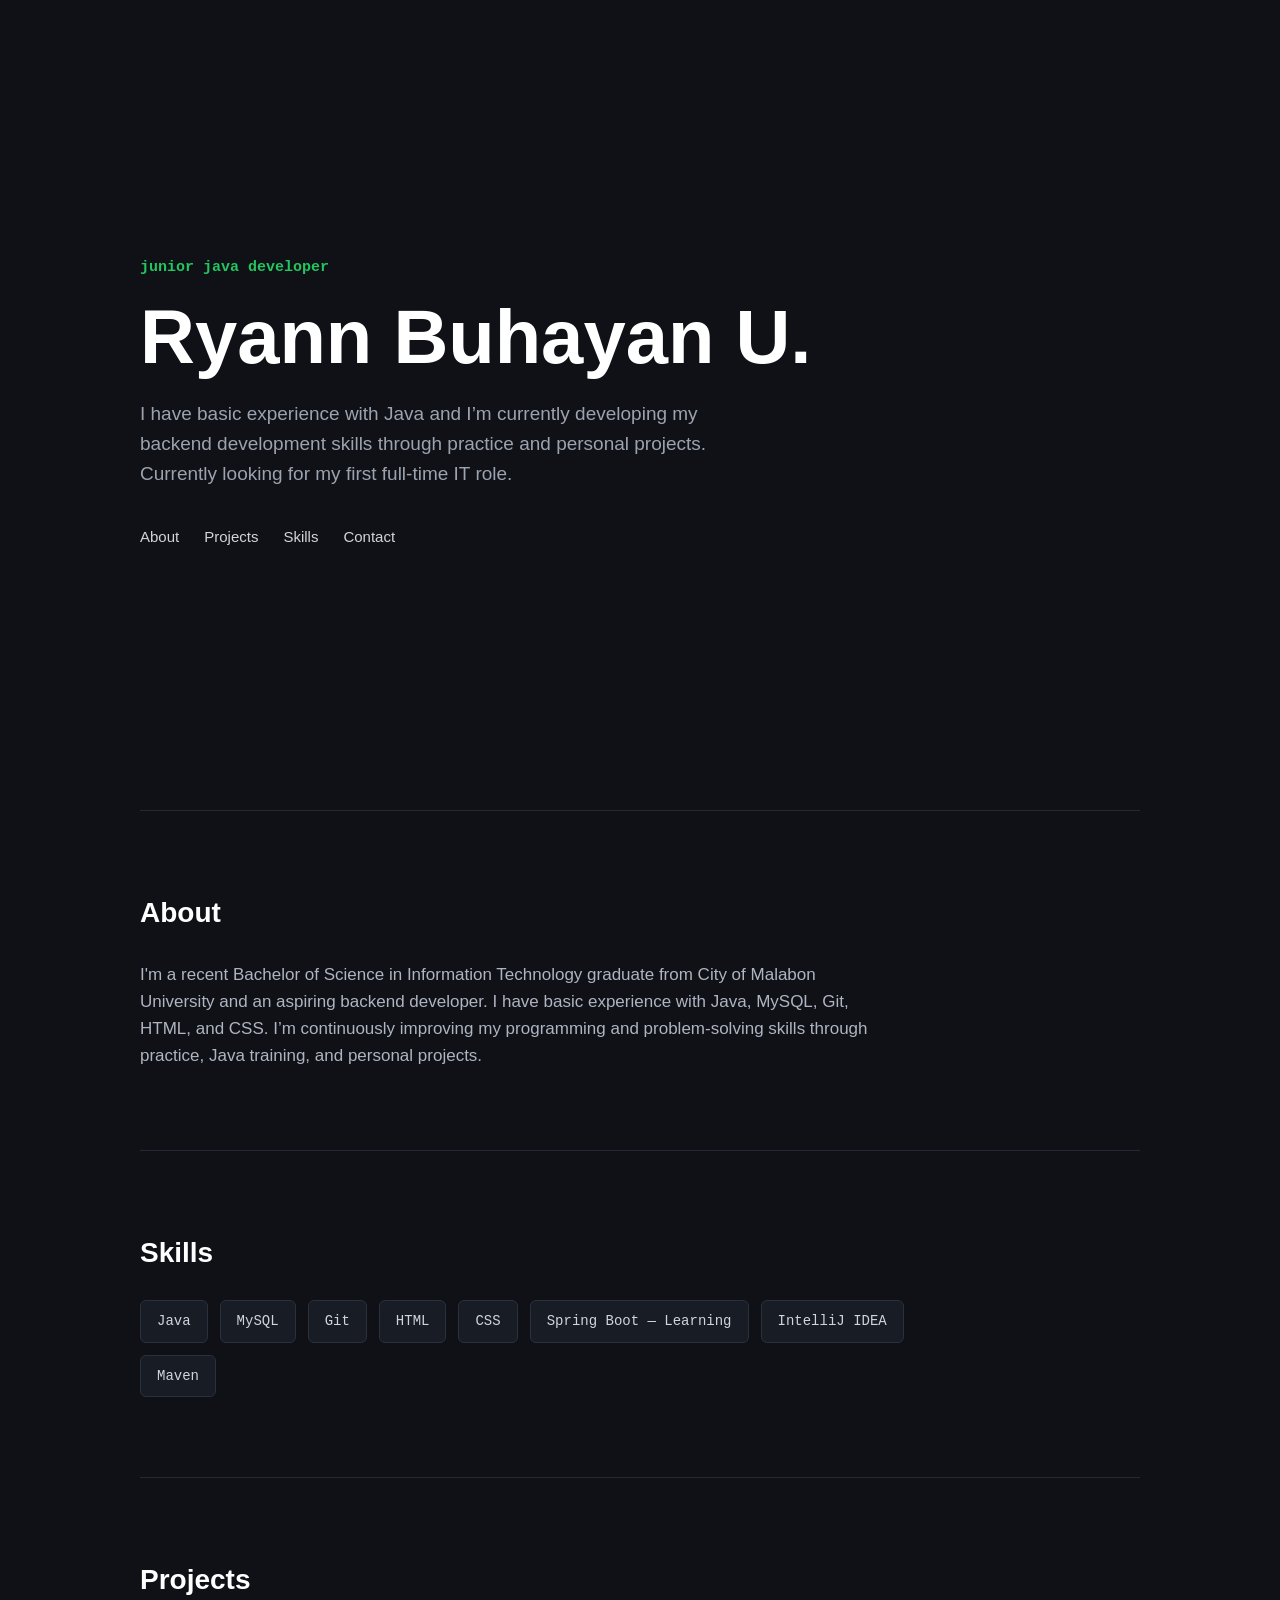
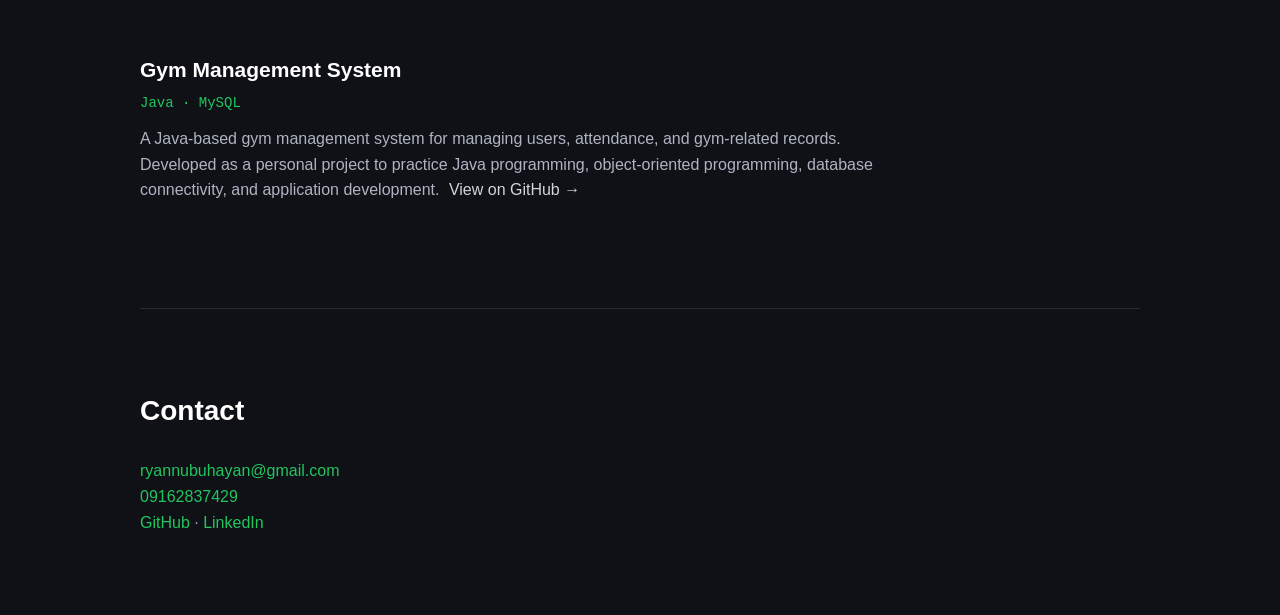
==== index.html @ 3207b542 "Add static portfolio files" ====
<!DOCTYPE html>
<html lang="en">
<head>
    <meta charset="UTF-8">
    <meta name="viewport" content="width=device-width, initial-scale=1, viewport-fit=cover">
    <title>Ryann Buhayan — Junior Java Developer</title>
    <link rel="stylesheet" href="style.css">
</head>

<body>
<div class="wrap">

    <header>
        <div class="mono">junior java developer</div>
        <h1>Ryann Buhayan U.</h1>

        <p>
            I have basic experience with Java and I’m currently developing my
            backend development skills through practice and personal projects.
            Currently looking for my first full-time IT role.
        </p>

        <nav>
            <a href="#about">About</a>
            <a href="#projects">Projects</a>
            <a href="#skills">Skills</a>
            <a href="#contact">Contact</a>
        </nav>
    </header>

    <section id="about">
        <h2>About</h2>

        <p>
            I'm a recent Bachelor of Science in Information Technology graduate
            from City of Malabon University and an aspiring backend developer.
            I have basic experience with Java, MySQL, Git, HTML, and CSS.
            I’m continuously improving my programming and problem-solving skills
            through practice, Java training, and personal projects.
        </p>
    </section>

    <section id="skills">
        <h2>Skills</h2>

        <ul class="skills">
            <li>Java</li>
            <li>MySQL</li>
            <li>Git</li>
            <li>HTML</li>
            <li>CSS</li>
            <li>Spring Boot — Learning</li>
            <li>IntelliJ IDEA</li>
            <li>Maven</li>
        </ul>
    </section>

    <section id="projects">
        <h2>Projects</h2>

        <div class="project">
            <h3>Gym Management System</h3>
            <p class="stack">Java · MySQL</p>

            <p>
                A Java-based gym management system for managing users,
                attendance, and gym-related records. Developed as a personal
                project to practice Java programming, object-oriented programming,
                database connectivity, and application development.
                <a href="https://github.com/Rbuhayan-Projects/Javaprojects/blob/master/src/main/java/com/javaproject/gymmanagement/GymManagementApplication.java">View on GitHub →</a>
            </p>
        </div>

    </section>

    <footer id="contact">
        <h2>Contact</h2>

        <p>
            <a href="mailto:ryannubuhayanmail.com">ryannubuhayan@gmail.com</a><br>
            <a>09162837429</a><br>
            <a href="https://github.com/Rbuhayan-Projects" target="_blank"> GitHub</a>
            ·
            <a href="https://www.linkedin.com/in/ryann-buhayan-7669a742a/" target="_blank">LinkedIn</a>
        </p>
    </footer>

</div>
</body>
</html>
---- style.css ----
* {
    margin: 0;
    padding: 0;
    box-sizing: border-box;
}

html {
    scroll-behavior: smooth;
}

body {
    font-family: Arial, Helvetica, sans-serif;
    background: #0f1117;
    color: #e5e7eb;
    line-height: 1.6;
}

.wrap {
    width: min(100% - 40px, 1000px);
    margin: 0 auto;
}

header {
    min-height: 90vh;
    display: flex;
    flex-direction: column;
    justify-content: center;
    padding: 80px 0;
}

.mono {
    color: #22c55e;
    font-family: "Courier New", monospace;
    font-size: 15px;
    font-weight: bold;
    margin-bottom: 15px;
}

header h1 {
    font-size: clamp(42px, 8vw, 76px);
    line-height: 1.1;
    color: #ffffff;
    margin-bottom: 20px;
}

header > p {
    max-width: 600px;
    color: #9ca3af;
    font-size: 19px;
    margin-bottom: 35px;
}

nav {
    display: flex;
    gap: 25px;
    flex-wrap: wrap;
}

nav a {
    color: #d1d5db;
    text-decoration: none;
    font-size: 15px;
    border-bottom: 1px solid transparent;
    padding-bottom: 4px;
    transition: 0.2s ease;
}

nav a:hover {
    color: #22c55e;
    border-bottom-color: #22c55e;
}

section,
footer {
    padding: 80px 0;
    border-top: 1px solid #252936;
}

h2 {
    color: #ffffff;
    font-size: 28px;
    margin-bottom: 25px;
}

#about p {
    max-width: 750px;
    color: #aeb4c0;
    font-size: 17px;
}

.skills {
    display: flex;
    flex-wrap: wrap;
    gap: 12px;
    list-style: none;
    max-width: 800px;
}

.skills li {
    background: #181c25;
    border: 1px solid #2a303d;
    color: #d1d5db;
    padding: 9px 16px;
    border-radius: 6px;
    font-family: "Courier New", monospace;
    font-size: 14px;
    transition: 0.2s ease;
}

.skills li:hover {
    border-color: #22c55e;
    color: #22c55e;
    transform: translateY(-2px);
}

.project {
    padding: 25px 0;
    border-bottom: 1px solid #252936;
}

.project:last-child {
    border-bottom: none;
}

.project h3 {
    color: #ffffff;
    font-size: 21px;
    margin-bottom: 5px;
}

.stack {
    color: #22c55e;
    font-family: "Courier New", monospace;
    font-size: 14px;
    margin-bottom: 12px;
}

.project p:not(.stack) {
    color: #aeb4c0;
    max-width: 750px;
}

.project a {
    color: #d1d5db;
    text-decoration: none;
    margin-left: 5px;
}

.project a:hover {
    color: #22c55e;
}

footer p {
    color: #9ca3af;
}

footer a {
    color: #22c55e;
    text-decoration: none;
}

footer a:hover {
    text-decoration: underline;
}

@media (max-width: 600px) {
    .wrap {
        width: min(100% - 30px, 1000px);
    }

    header {
        min-height: 80vh;
        padding: 60px 0;
    }

    header h1 {
        font-size: 44px;
    }

    header > p {
        font-size: 16px;
    }

    section,
    footer {
        padding: 60px 0;
    }

    h2 {
        font-size: 24px;
    }

    nav {
        gap: 18px;
    }

    .skills li {
        font-size: 13px;
    }
}
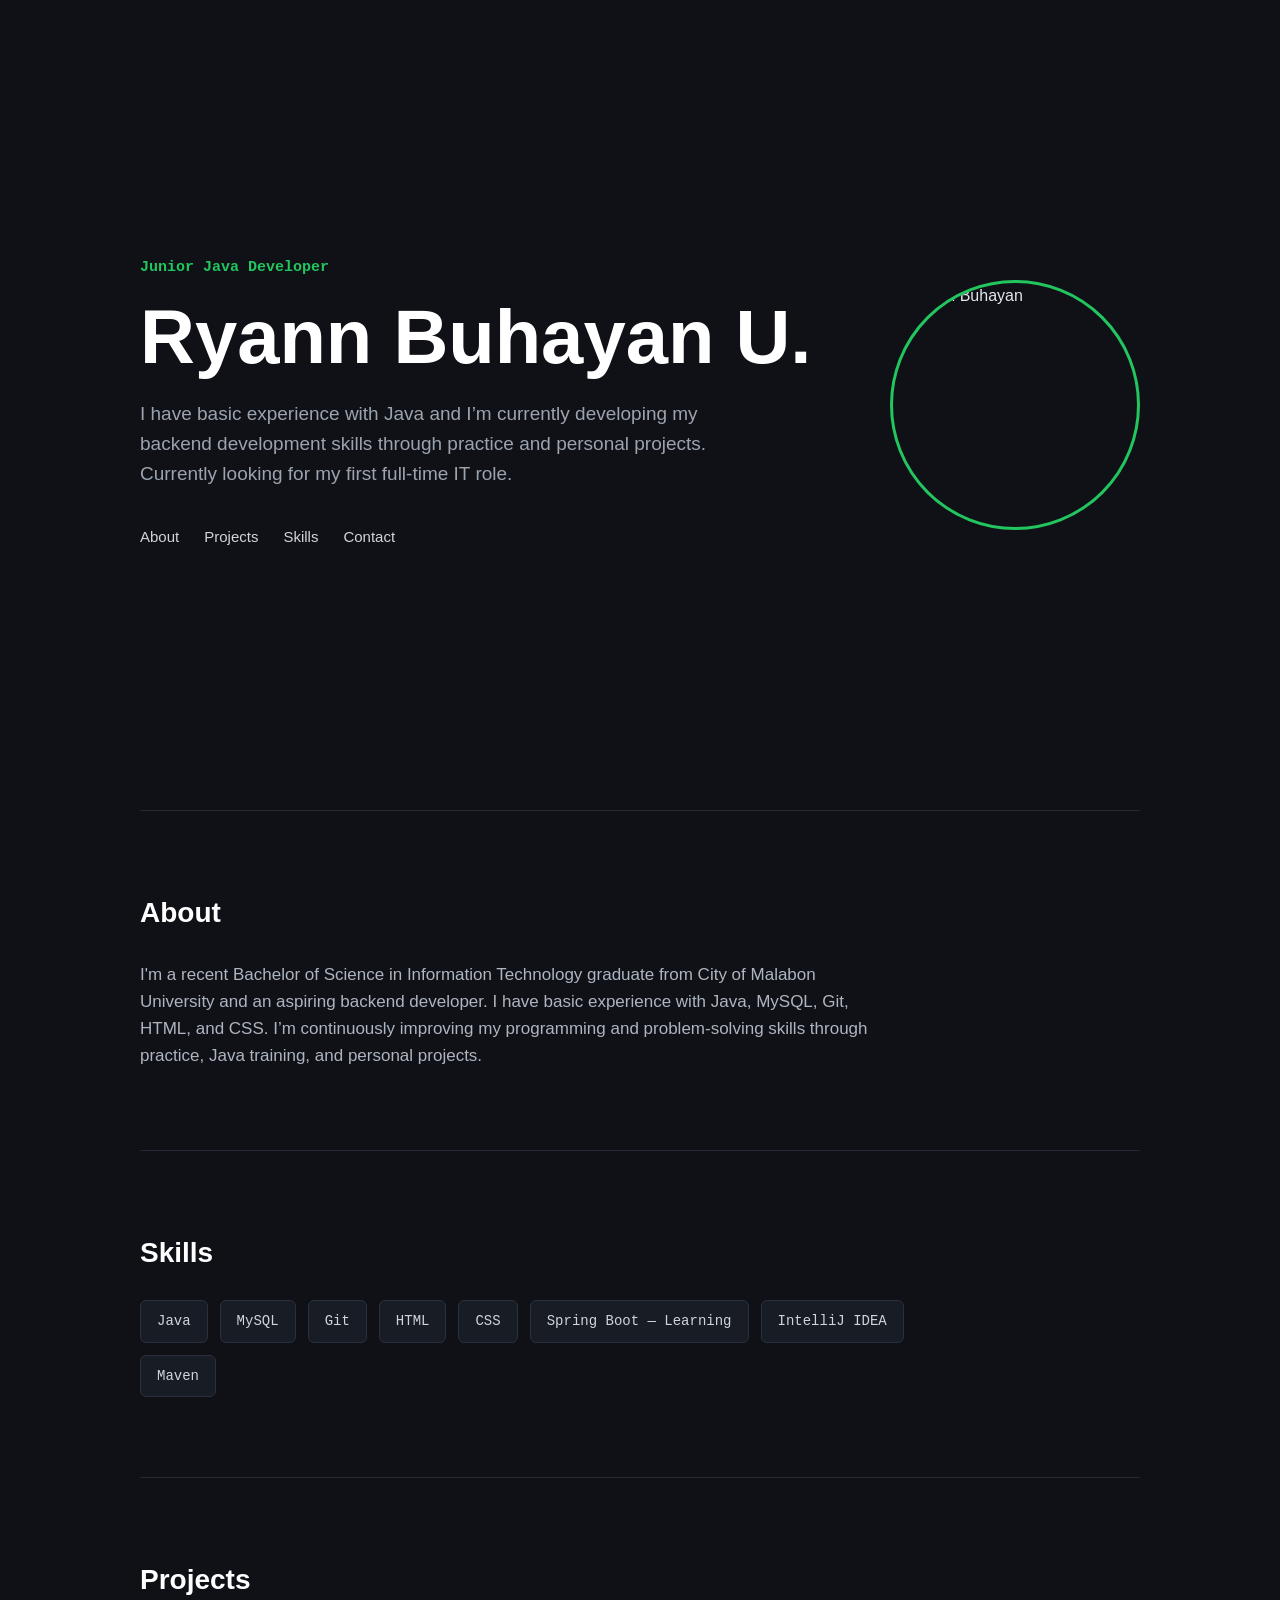
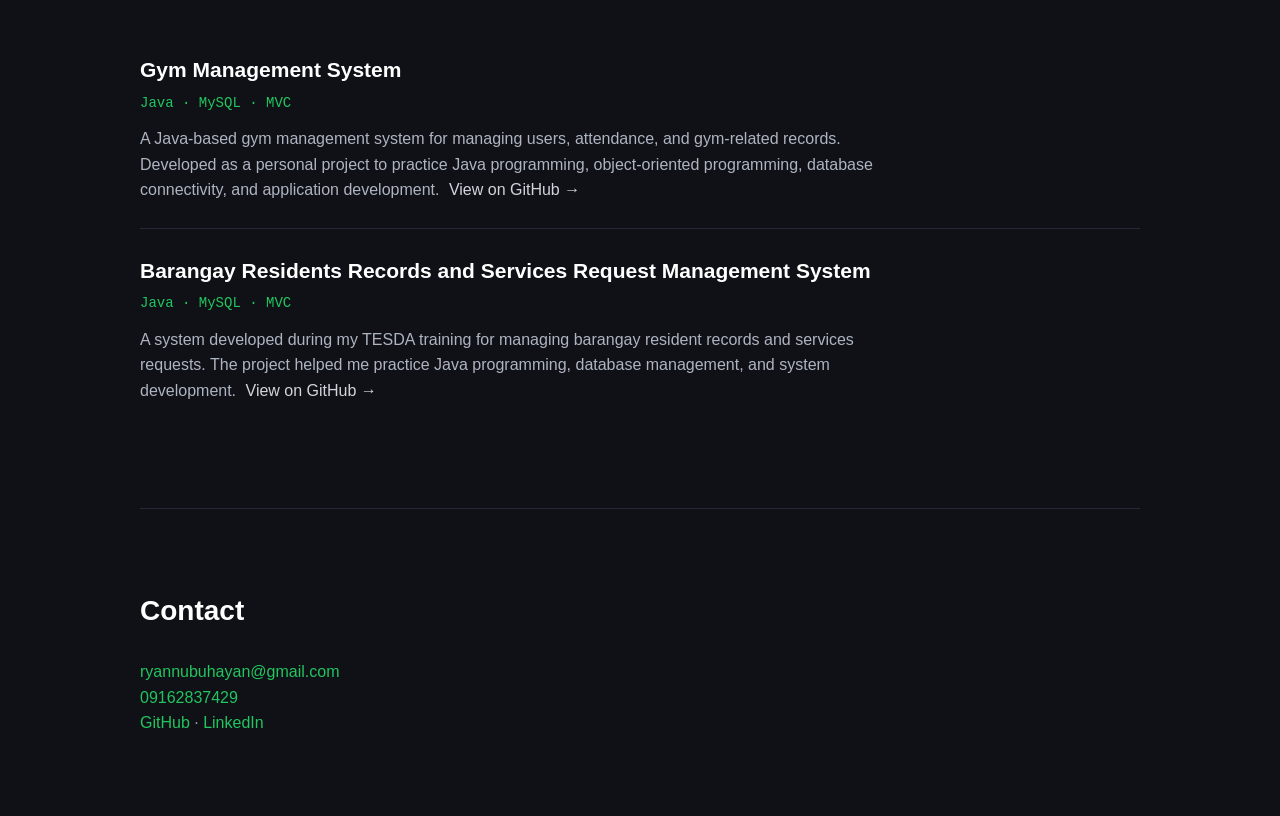
==== commit 0bbba039: "Portfolio" ====
--- a/index.html
+++ b/index.html
@@ -10,23 +10,31 @@
 <body>
 <div class="wrap">
 
-    <header>
-        <div class="mono">junior java developer</div>
-        <h1>Ryann Buhayan U.</h1>
+    <header class="head">
+        <div class="content">
+            <div class="mono">Junior Java Developer</div>
 
-        <p>
-            I have basic experience with Java and I’m currently developing my
-            backend development skills through practice and personal projects.
-            Currently looking for my first full-time IT role.
-        </p>
+            <h1>Ryann Buhayan U.</h1>
 
-        <nav>
-            <a href="#about">About</a>
-            <a href="#projects">Projects</a>
-            <a href="#skills">Skills</a>
-            <a href="#contact">Contact</a>
-        </nav>
+            <p>
+                I have basic experience with Java and I’m currently developing my
+                backend development skills through practice and personal projects.
+                Currently looking for my first full-time IT role.
+            </p>
+
+            <nav>
+                <a href="#about">About</a>
+                <a href="#projects">Projects</a>
+                <a href="#skills">Skills</a>
+                <a href="#contact">Contact</a>
+            </nav>
+        </div>
+
+        <div class="profile">
+            <img src="/image/photo1.jpg" alt="Ryann Buhayan">
+        </div>
     </header>
+
 
     <section id="about">
         <h2>About</h2>
@@ -60,14 +68,25 @@
 
         <div class="project">
             <h3>Gym Management System</h3>
-            <p class="stack">Java · MySQL</p>
-
+            <p class="stack">Java · MySQL · MVC</p>
             <p>
                 A Java-based gym management system for managing users,
                 attendance, and gym-related records. Developed as a personal
                 project to practice Java programming, object-oriented programming,
                 database connectivity, and application development.
                 <a href="https://github.com/Rbuhayan-Projects/Javaprojects/blob/master/src/main/java/com/javaproject/gymmanagement/GymManagementApplication.java">View on GitHub →</a>
+            </p>
+        </div>
+
+        <div class="project">
+            <h3>Barangay Residents Records and Services Request Management System</h3>
+            <p class="stack">Java · MySQL · MVC </p>
+
+            <p>
+                A system developed during my TESDA training for managing barangay
+                resident records and services requests. The project helped me
+                practice Java programming, database management, and system development.
+                <a href=https://github.com/joySisSai/b226-csp3-group4.git>View on GitHub →</a>
             </p>
         </div>
 
--- a/style.css
+++ b/style.css
@@ -20,12 +20,17 @@
     margin: 0 auto;
 }
 
-header {
+.head {
     min-height: 90vh;
     display: flex;
-    flex-direction: column;
-    justify-content: center;
+    align-items: center;
+    justify-content: space-between;
+    gap: 50px;
     padding: 80px 0;
+}
+
+.content {
+    flex: 1;
 }
 
 .mono {
@@ -36,18 +41,33 @@
     margin-bottom: 15px;
 }
 
-header h1 {
+.head h1 {
     font-size: clamp(42px, 8vw, 76px);
     line-height: 1.1;
     color: #ffffff;
     margin-bottom: 20px;
 }
 
-header > p {
+.content > p {
     max-width: 600px;
     color: #9ca3af;
     font-size: 19px;
     margin-bottom: 35px;
+}
+
+.profile {
+    width: 250px;
+    height: 250px;
+    flex-shrink: 0;
+}
+
+.profile img {
+    width: 100%;
+    height: 100%;
+    object-fit: cover;
+    border-radius: 50%;
+    border: 3px solid #22c55e;
+    display: block;
 }
 
 nav {
@@ -163,22 +183,35 @@
     text-decoration: underline;
 }
 
-@media (max-width: 600px) {
+@media (max-width: 700px) {
     .wrap {
         width: min(100% - 30px, 1000px);
     }
 
-    header {
+    .head {
         min-height: 80vh;
         padding: 60px 0;
-    }
-
-    header h1 {
+        flex-direction: column-reverse;
+        text-align: center;
+        gap: 30px;
+    }
+
+    .profile {
+        width: 170px;
+        height: 170px;
+    }
+
+    .head h1 {
         font-size: 44px;
     }
 
-    header > p {
+    .content > p {
         font-size: 16px;
+    }
+
+    nav {
+        justify-content: center;
+        gap: 18px;
     }
 
     section,
@@ -190,8 +223,8 @@
         font-size: 24px;
     }
 
-    nav {
-        gap: 18px;
+    .skills {
+        justify-content: center;
     }
 
     .skills li {
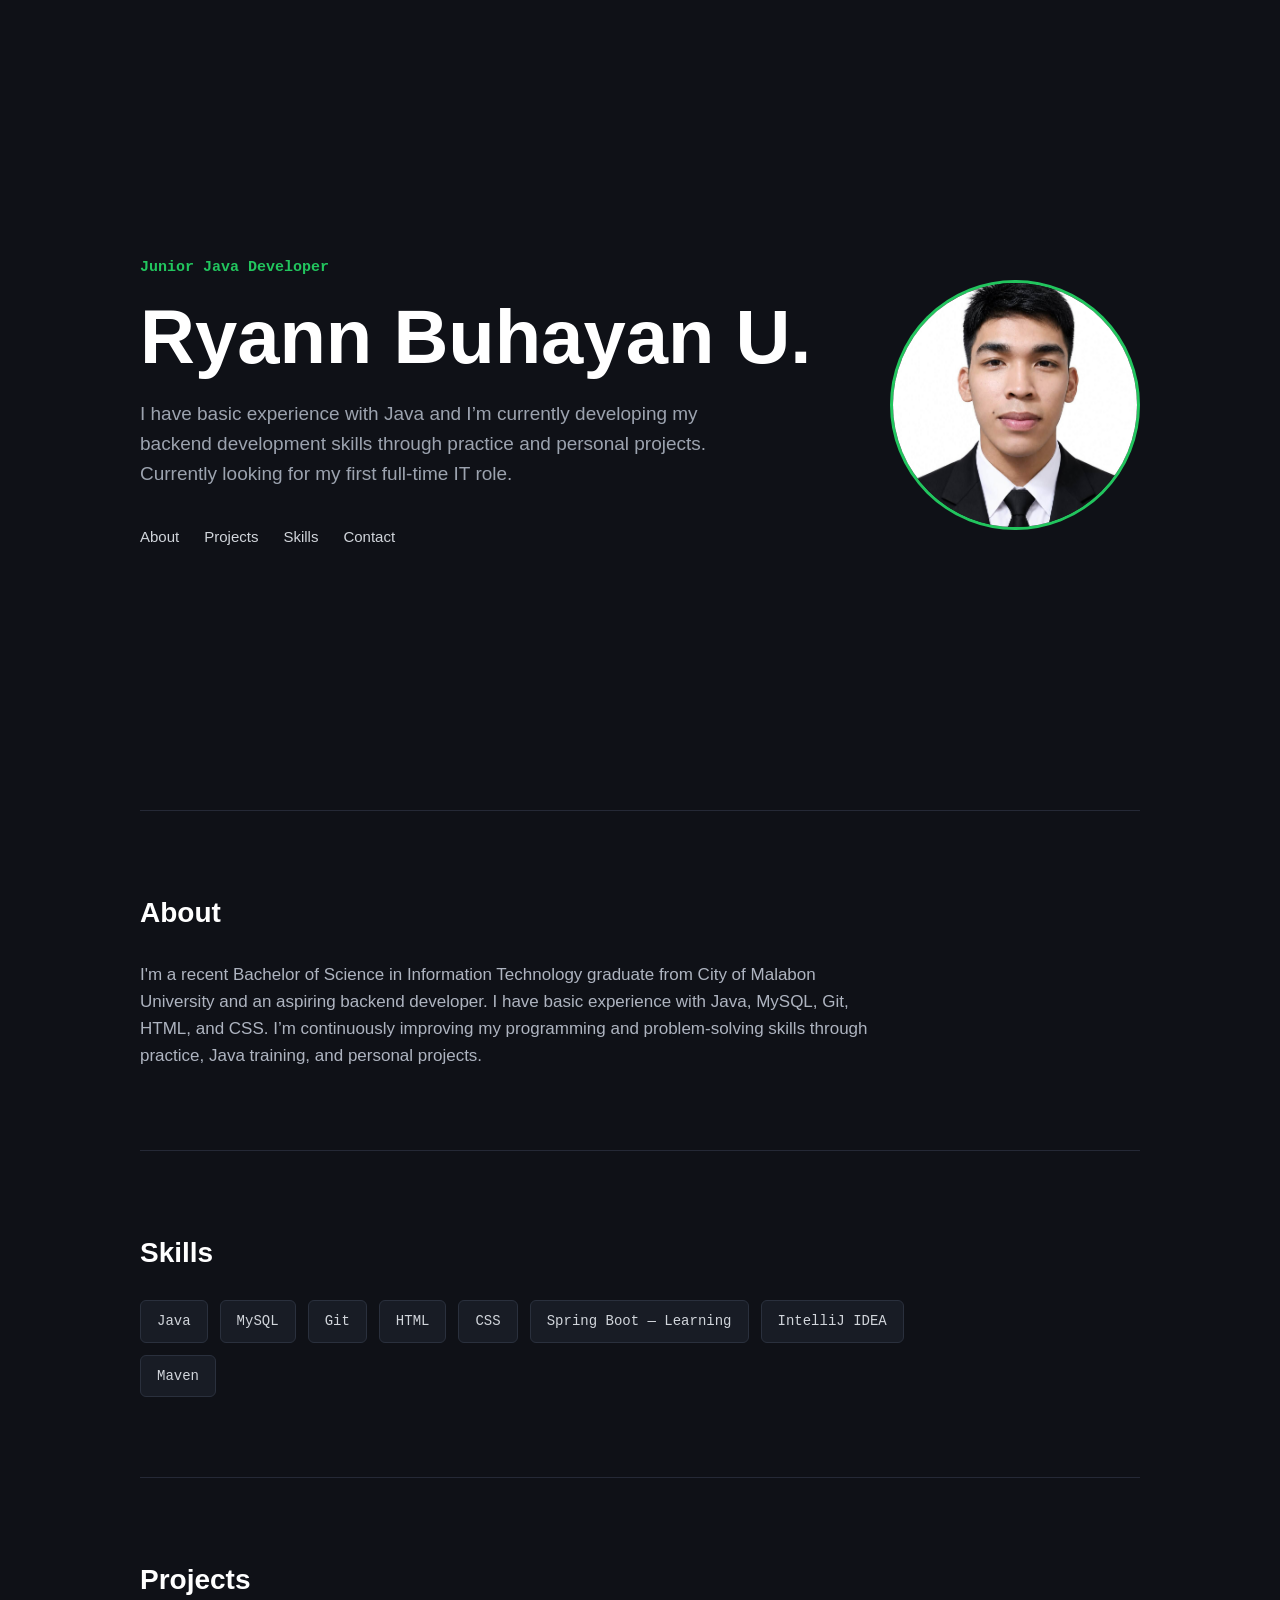
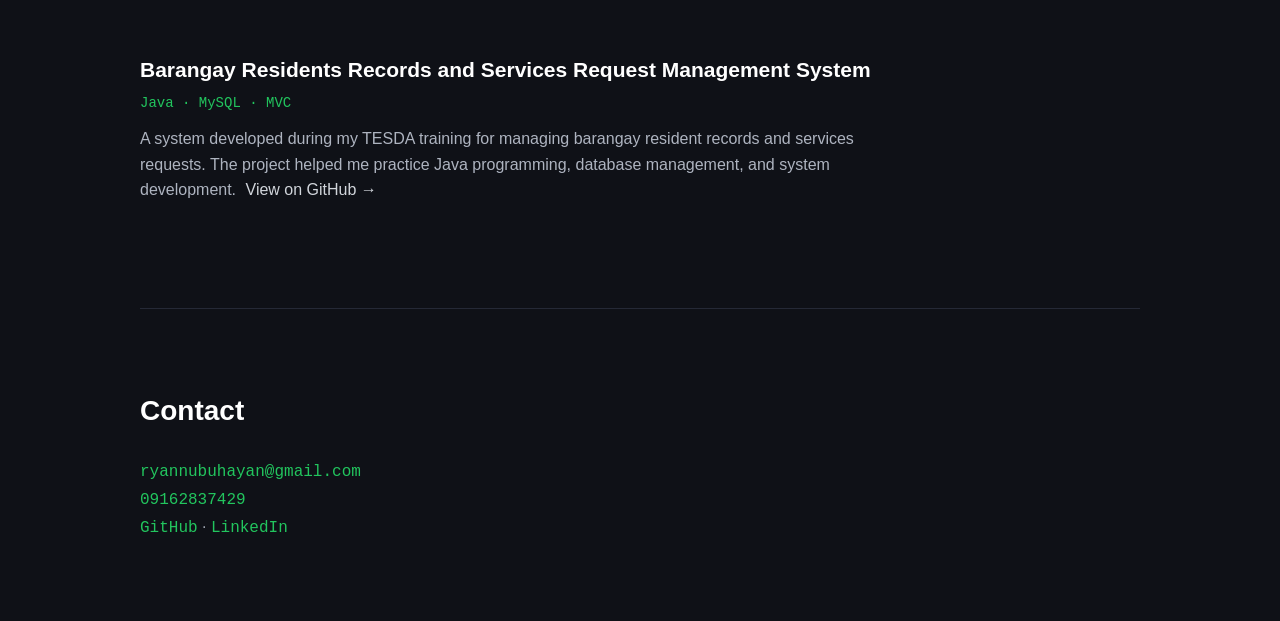
==== commit 563d917d: "Portfolio" ====
--- a/index.html
+++ b/index.html
@@ -31,7 +31,7 @@
         </div>
 
         <div class="profile">
-            <img src="/image/photo1.jpg" alt="Ryann Buhayan">
+            <img src="image/photo1.jpg" alt="Ryann Buhayan">
         </div>
     </header>
 
@@ -67,18 +67,6 @@
         <h2>Projects</h2>
 
         <div class="project">
-            <h3>Gym Management System</h3>
-            <p class="stack">Java · MySQL · MVC</p>
-            <p>
-                A Java-based gym management system for managing users,
-                attendance, and gym-related records. Developed as a personal
-                project to practice Java programming, object-oriented programming,
-                database connectivity, and application development.
-                <a href="https://github.com/Rbuhayan-Projects/Javaprojects/blob/master/src/main/java/com/javaproject/gymmanagement/GymManagementApplication.java">View on GitHub →</a>
-            </p>
-        </div>
-
-        <div class="project">
             <h3>Barangay Residents Records and Services Request Management System</h3>
             <p class="stack">Java · MySQL · MVC </p>
 
--- a/style.css
+++ b/style.css
@@ -175,6 +175,7 @@
 }
 
 footer a {
+    font-family: "Courier New", monospace;
     color: #22c55e;
     text-decoration: none;
 }
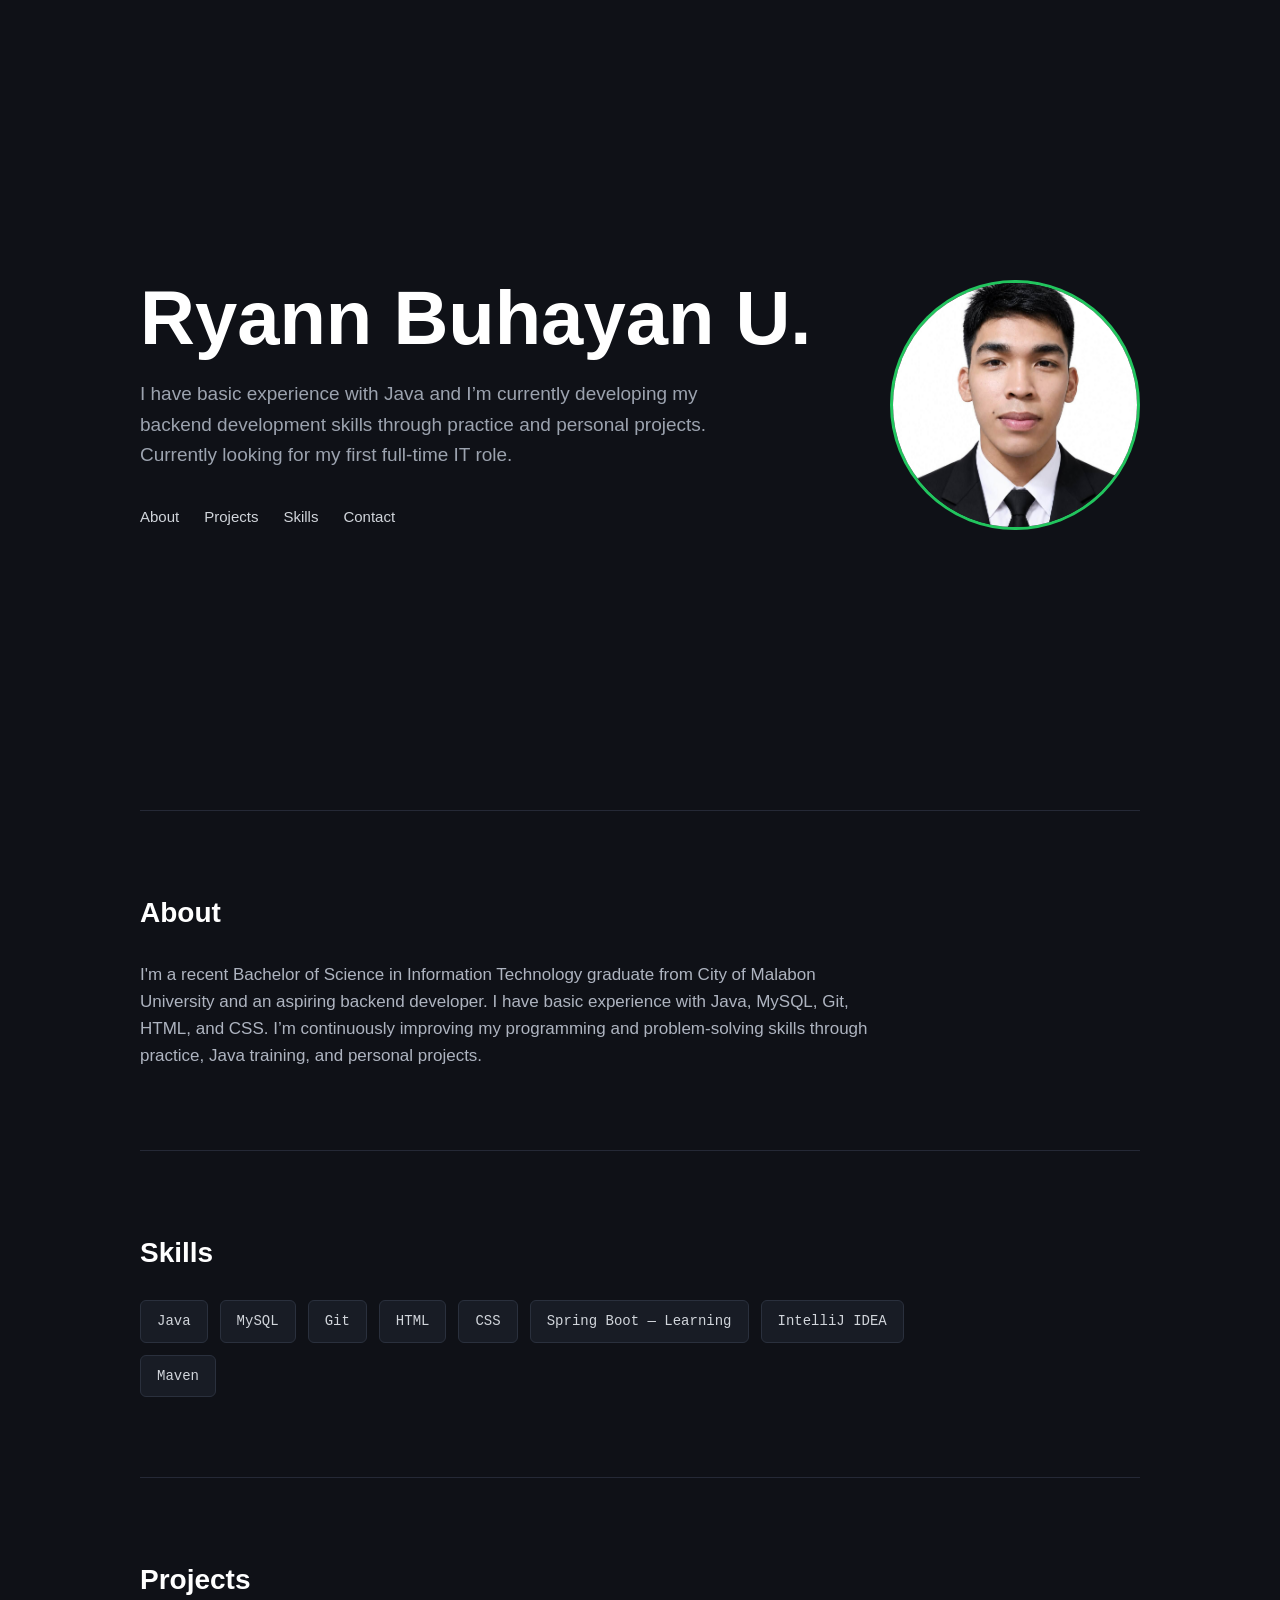
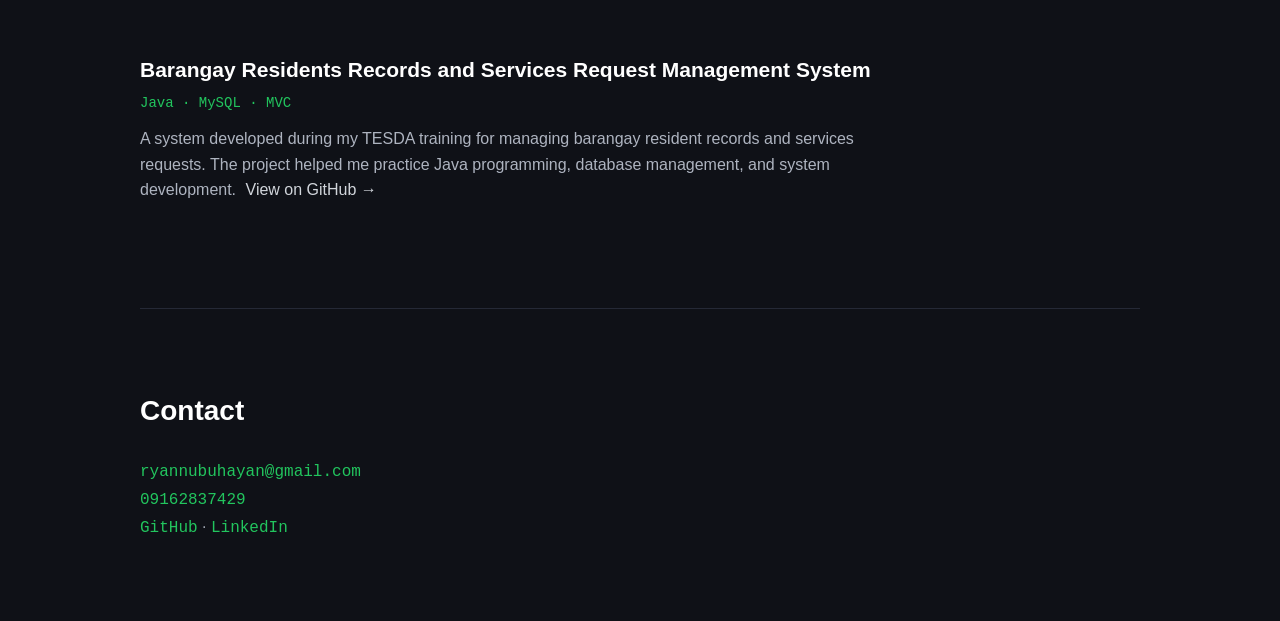
==== commit 49886310: "My Portfolio" ====
--- a/index.html
+++ b/index.html
@@ -12,8 +12,6 @@
 
     <header class="head">
         <div class="content">
-            <div class="mono">Junior Java Developer</div>
-
             <h1>Ryann Buhayan U.</h1>
 
             <p>
--- a/style.css
+++ b/style.css
@@ -31,14 +31,6 @@
 
 .content {
     flex: 1;
-}
-
-.mono {
-    color: #22c55e;
-    font-family: "Courier New", monospace;
-    font-size: 15px;
-    font-weight: bold;
-    margin-bottom: 15px;
 }
 
 .head h1 {
